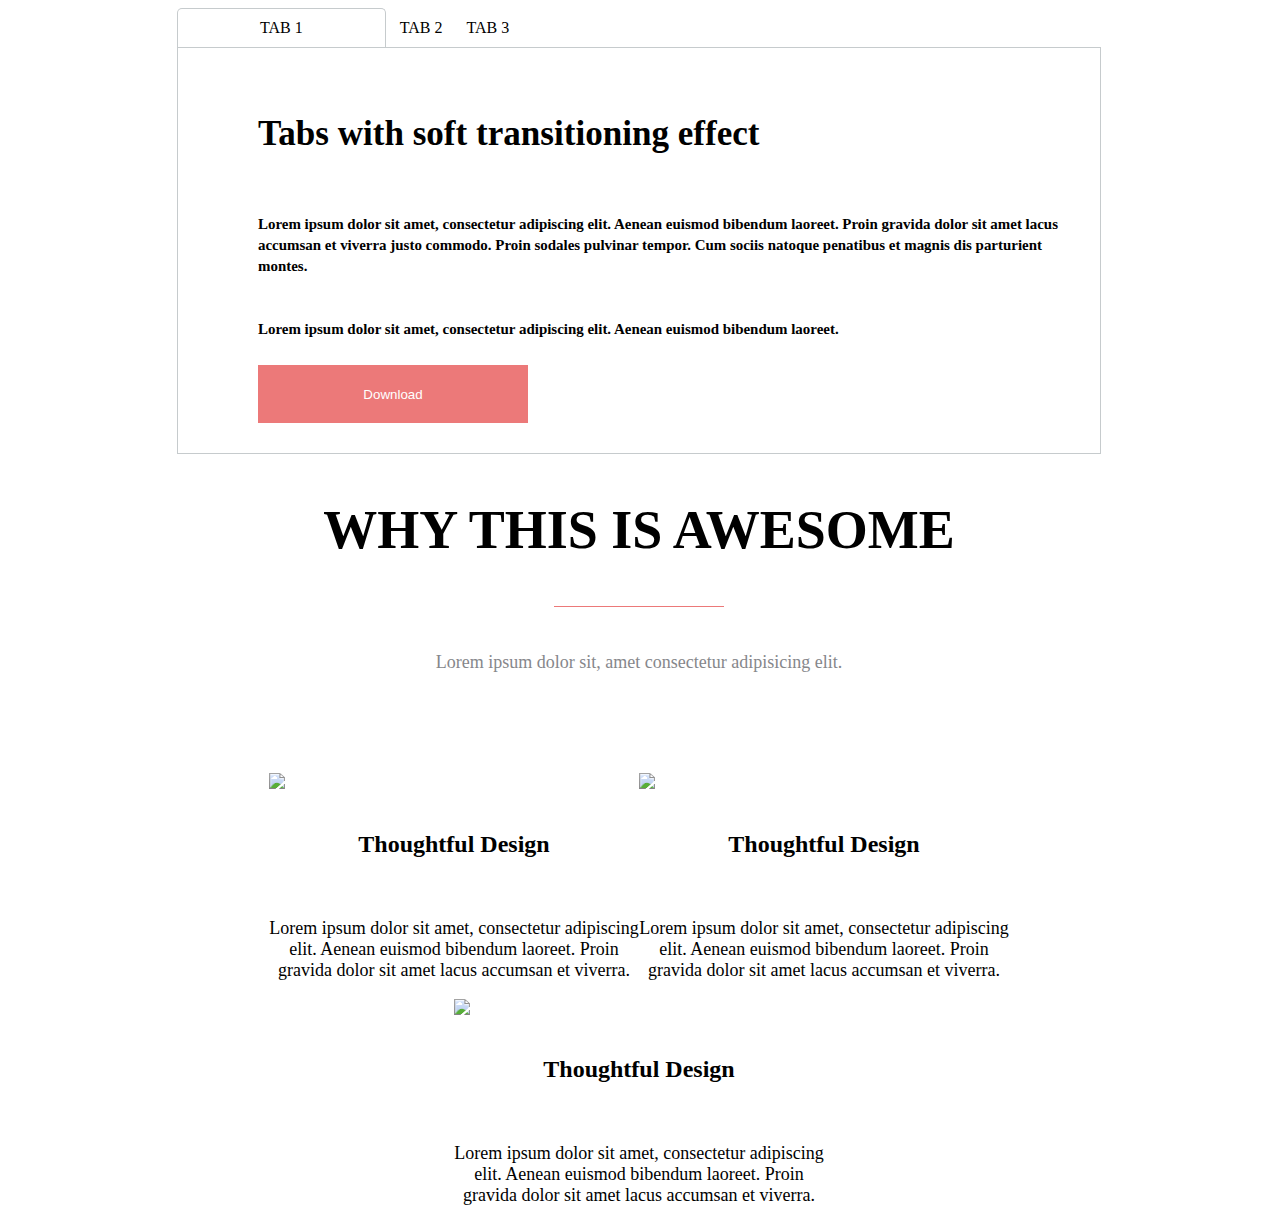
==== src/index.html @ 1dd0fd8a "created project strucrute" ====
<!DOCTYPE html>
<html lang="en">
<head>
    <meta charset="UTF-8">
    <meta http-equiv="X-UA-Compatible" content="IE=edge">
    <meta name="viewport" content="width=device-width, initial-scale=1.0">
    <title>Document</title>
    <link rel="stylesheet" href="style/style.css">
    
</head>
<body>
    <section class="tabs-sections">
        <div class="tabs">
            <div class="Tab">TAB 1</div>
            <div class="Tab">TAB 2</div>
            <div class="Tab">TAB 3</div>
        </div>
     <div class="tabs-box">
        <div class="H3"><h3>Tabs with soft transitioning effect</h3></div>
        <div class="H5"><h5>Lorem ipsum dolor sit amet, consectetur adipiscing elit. Aenean euismod 
            bibendum laoreet. Proin gravida dolor sit amet lacus accumsan et viverra 
            justo commodo. Proin sodales pulvinar tempor. Cum sociis natoque 
            penatibus et magnis dis parturient montes.
            <br>
            <br>
            <br>
            Lorem ipsum dolor sit amet, consectetur adipiscing elit. Aenean euismod 
            bibendum laoreet.</h5>
        </div>   
        <div><button>Download</button></div>
     </div>
    </section>
    <section>
        <div class="title"><h2>WHY THIS IS AWESOME</h2></div>
        <div class="line"></div>

        <div class="h5">Lorem ipsum dolor sit, amet consectetur adipisicing elit.</div>
        <div class="container">
            <div class="box">
              <img src="icons/about_icon_1111.png">
              <div class="box-title"><h4>Thoughtful Design</h4></div>
              <p class="box-text">Lorem ipsum dolor sit amet, consectetur adipiscing 
                elit. Aenean euismod bibendum laoreet. Proin gravida  dolor sit amet lacus accumsan et viverra.</p>
            </div>
            <div class="box">
                <img src="icons/about_icon_2222.png">
              <div class="box-title"><h4>Thoughtful Design</h4></div> 
              <p class="box-text">Lorem ipsum dolor sit amet, consectetur adipiscing 
                elit. Aenean euismod bibendum laoreet. Proin gravida  dolor sit amet lacus accumsan et viverra.</p>
            </div>
            <div class="box">
                <img src="icons/about_icon_3333.png">
             <div class="box-title"><h4>Thoughtful Design</h4></div>
             <p class="box-text">Lorem ipsum dolor sit amet, consectetur adipiscing 
                elit. Aenean euismod bibendum laoreet. Proin gravida  dolor sit amet lacus accumsan et viverra.</p>   
            </div>
        </div>
    </section>
</body>
</html>
---- src/style/style.css ----
body{
   font-family: 'Raleway', 'Open Sans';
   
}
section{
padding: 0px 171px 0px 169px;
}
.title{
   font-style: normal;
   font-weight: 100;
   font-size: 36px;
   display: flex;
   justify-content: center;
}

.line{
   width: 170px;
   height: 1px;
   background-color: #ec7979;
   margin: 0 auto;
   margin-bottom: 45px;
}
.h5{
   margin-bottom: 100px;
   width: 100%;
   text-align: center;
   color: #86878B;
   font-size: 18px;
}
.container{
   display: flex;
   flex-direction: row;
   justify-content: center;
   align-items: center;
   flex-wrap: wrap;    
}
img {
   display:block;
   margin: 0 auto;
}

.box{
   max-width: 370px;
}
h4{
   font-family:  'Open Sans';
   font-weight: 700;
}
.box-title{
   padding: 10px;
   text-align: center;
   font-size: 24px
}
.box-text{
   text-align: center;
   font-size: 18px;
}
/*стили для статуи свободы*/
.tabs-section{
   padding: 0px 170px 0px 170px;
}
.tabs .Tab{
  display: inline-flex;
  padding: 10px;
  font-family: 'Open Sans';
  border-radius: 5px 5px 0px 0px;
}

.tabs .Tab:nth-child(1){
   border: 1px solid #C6CBCD;
   border-radius: 5%;
   padding: 10px 82px;
   border-bottom: 0px;
   border-radius: 5px 5px 0px 0px;
   box-sizing: content-box;
}
.H3{
   font-family: 'Open Sans';
   font-style: normal;
   font-weight: 700;
   font-size: 30px;
   line-height: 41px;
   display: flex;
   align-items: center;
}
.H5{
   font-family: 'Raleway';
   font-style: normal;
   font-weight: 400;
   font-size: 18px;
   line-height: 21px;
   display: flex;
   align-items: center;
}
button{
   background: #EC7979;
   width: 270px;
   height: 58px;
   left: 270px;
   top: 1691px;
   color: white;
   border: none;
}
.tabs-box{
   border: 1px solid #C6CBCD;
   padding: 30px 30px 30px 80px;
}
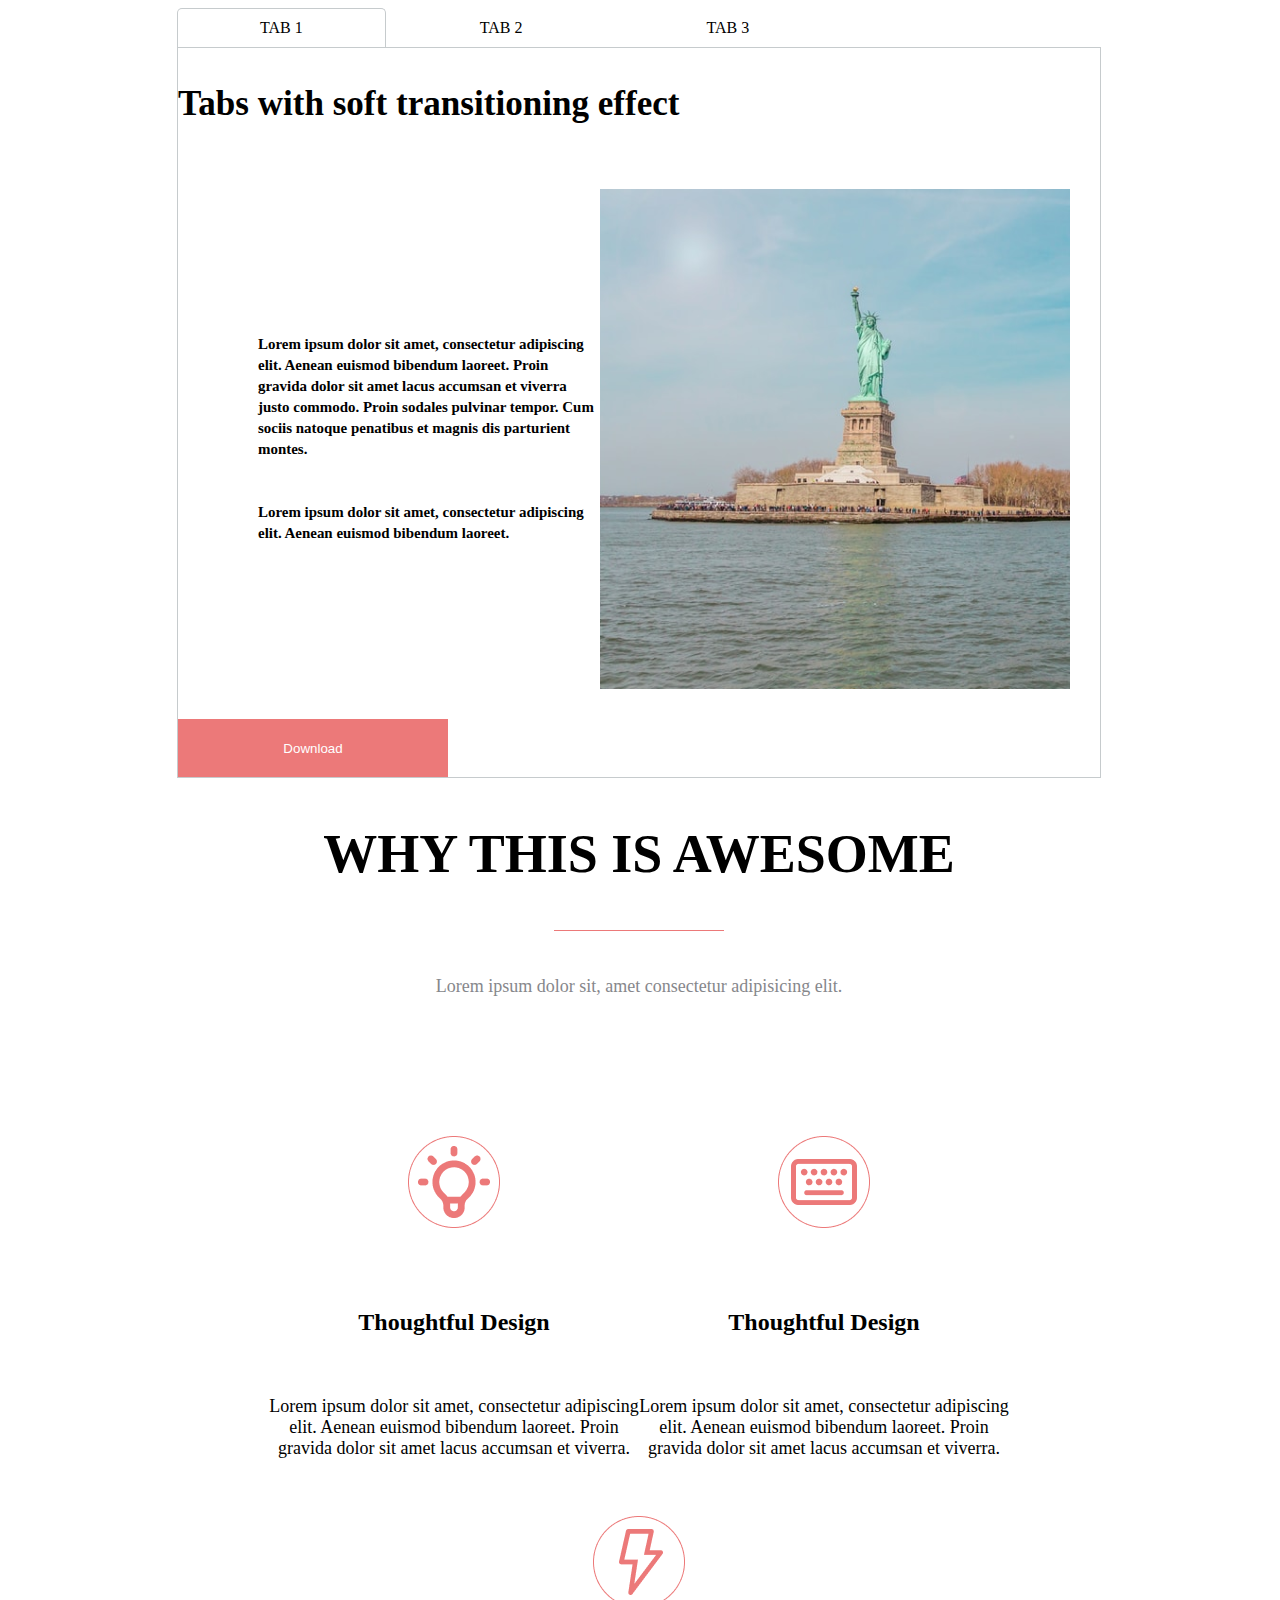
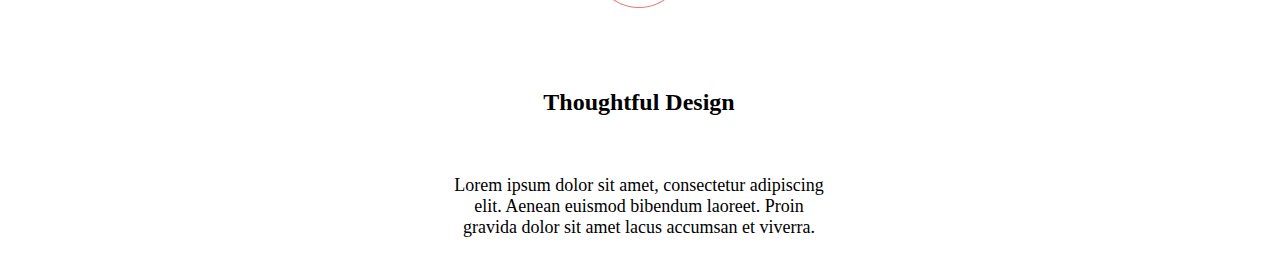
==== commit 640db92f: "картинка не работает,все сместилось" ====
--- a/src/index.html
+++ b/src/index.html
@@ -5,7 +5,7 @@
     <meta http-equiv="X-UA-Compatible" content="IE=edge">
     <meta name="viewport" content="width=device-width, initial-scale=1.0">
     <title>Document</title>
-    <link rel="stylesheet" href="style/style.css">
+    <link rel="stylesheet" href="./style/style.css">
     
 </head>
 <body>
@@ -26,6 +26,9 @@
             <br>
             Lorem ipsum dolor sit amet, consectetur adipiscing elit. Aenean euismod 
             bibendum laoreet.</h5>
+            <div class="rectangle">
+                <img src="../public/img/Rectangle 111.png" alt="State-of-freedom">
+            </div>
         </div>   
         <div><button>Download</button></div>
      </div>
@@ -37,19 +40,19 @@
         <div class="h5">Lorem ipsum dolor sit, amet consectetur adipisicing elit.</div>
         <div class="container">
             <div class="box">
-              <img src="icons/about_icon_1111.png">
+              <img src="../public/icons/about_icon_1111.png">
               <div class="box-title"><h4>Thoughtful Design</h4></div>
               <p class="box-text">Lorem ipsum dolor sit amet, consectetur adipiscing 
                 elit. Aenean euismod bibendum laoreet. Proin gravida  dolor sit amet lacus accumsan et viverra.</p>
             </div>
             <div class="box">
-                <img src="icons/about_icon_2222.png">
+                <img src="../public/icons/about_icon_2222.png">
               <div class="box-title"><h4>Thoughtful Design</h4></div> 
               <p class="box-text">Lorem ipsum dolor sit amet, consectetur adipiscing 
                 elit. Aenean euismod bibendum laoreet. Proin gravida  dolor sit amet lacus accumsan et viverra.</p>
             </div>
             <div class="box">
-                <img src="icons/about_icon_3333.png">
+                <img src="../public/icons/about_icon_3333.png">
              <div class="box-title"><h4>Thoughtful Design</h4></div>
              <p class="box-text">Lorem ipsum dolor sit amet, consectetur adipiscing 
                 elit. Aenean euismod bibendum laoreet. Proin gravida  dolor sit amet lacus accumsan et viverra.</p>   
--- a/src/style/style.css
+++ b/src/style/style.css
@@ -3,7 +3,8 @@
    
 }
 section{
-padding: 0px 171px 0px 169px;
+  
+   padding: 0px 171px 0px 169px;
 }
 .title{
    font-style: normal;
@@ -60,8 +61,8 @@
    padding: 0px 170px 0px 170px;
 }
 .tabs .Tab{
-  display: inline-flex;
-  padding: 10px;
+   display: inline-flex;
+   padding: 10px 90px;
   font-family: 'Open Sans';
   border-radius: 5px 5px 0px 0px;
 }
@@ -81,7 +82,7 @@
    font-size: 30px;
    line-height: 41px;
    display: flex;
-   align-items: center;
+   align-items: flex-start;
 }
 .H5{
    font-family: 'Raleway';
@@ -91,6 +92,7 @@
    line-height: 21px;
    display: flex;
    align-items: center;
+   padding: 30px 30px 30px 80px;
 }
 button{
    background: #EC7979;
@@ -103,6 +105,12 @@
 }
 .tabs-box{
    border: 1px solid #C6CBCD;
-   padding: 30px 30px 30px 80px;
+   
 }
 
+.rectangle img{
+   
+   justify-content: flex-end;
+   align-items: flex-end;
+   background-position: 10% center;
+}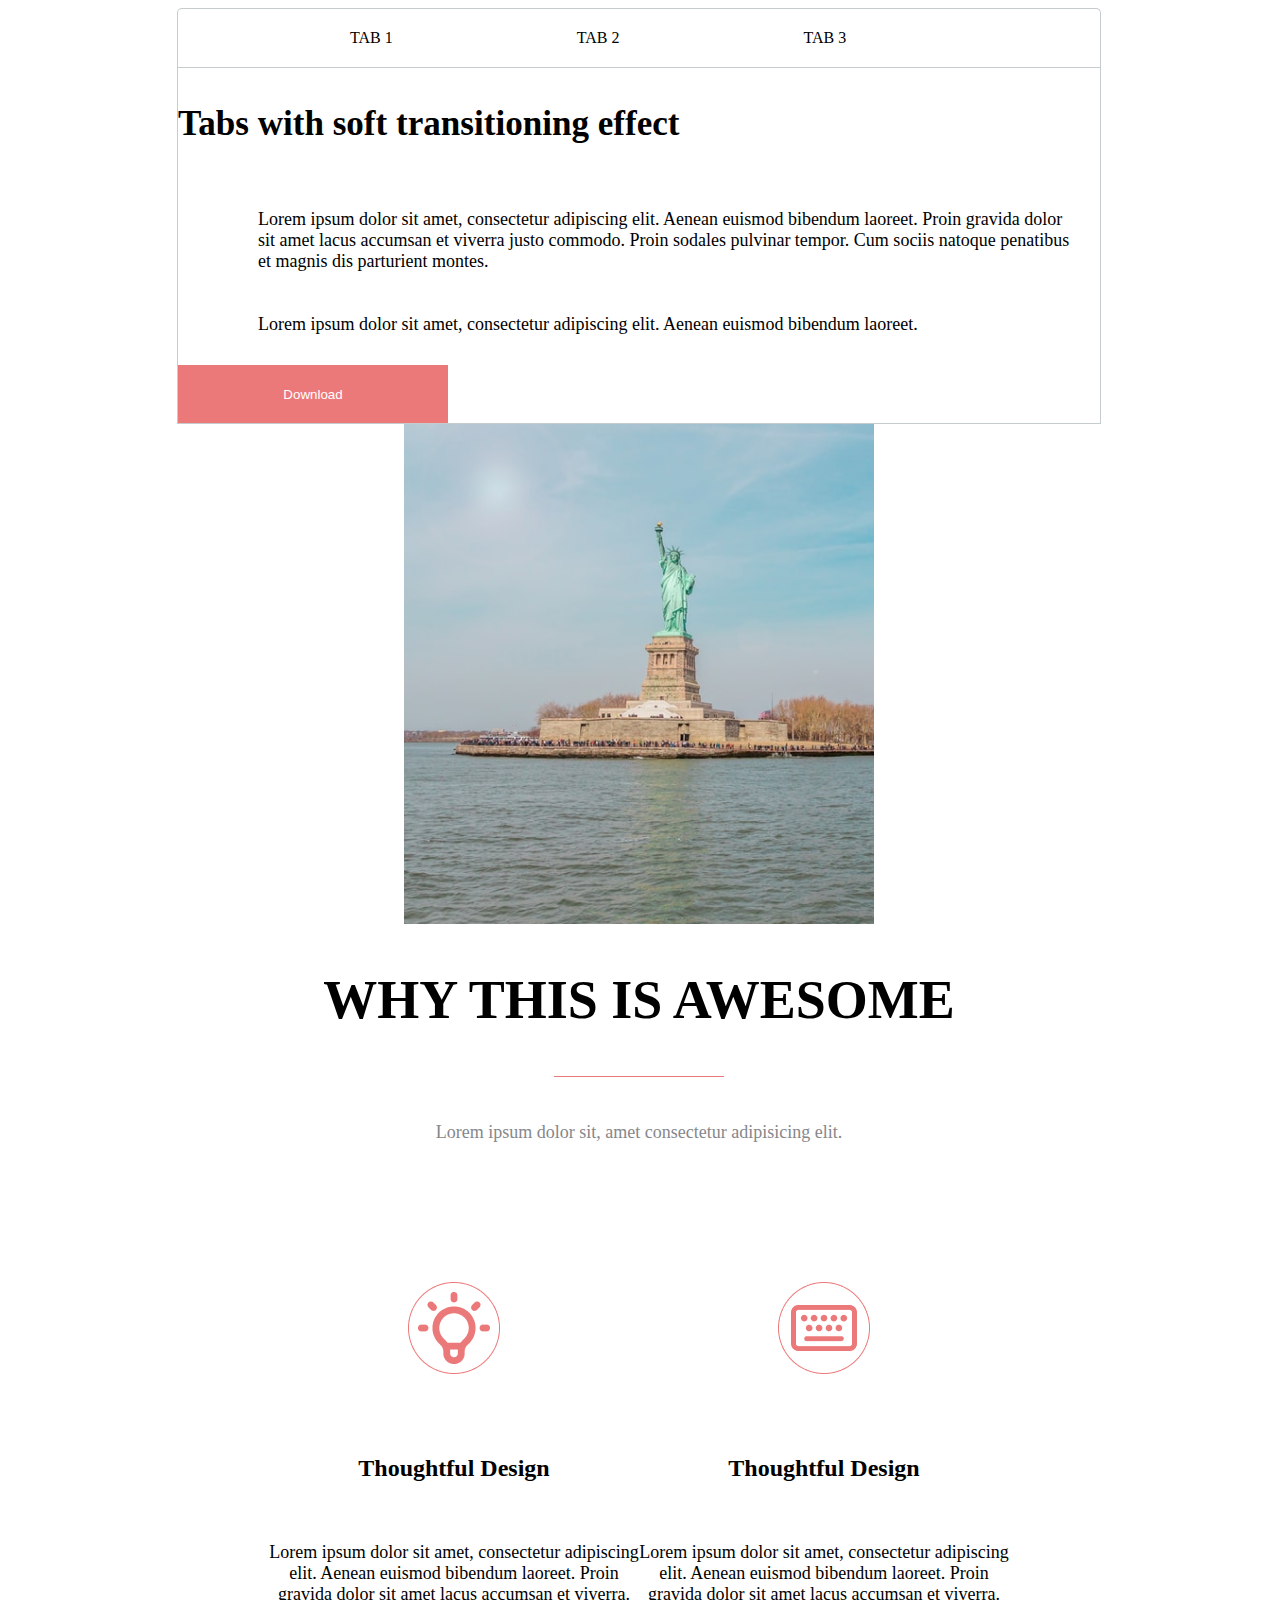
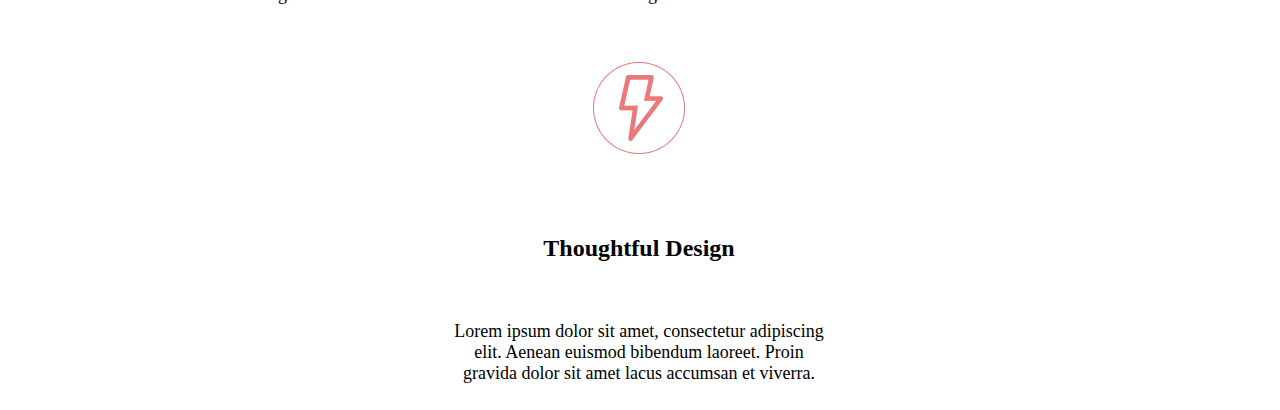
==== commit c707c2eb: "изменил структуру папок" ====
--- a/src/index.html
+++ b/src/index.html
@@ -15,22 +15,24 @@
             <div class="Tab">TAB 2</div>
             <div class="Tab">TAB 3</div>
         </div>
-     <div class="tabs-box">
-        <div class="H3"><h3>Tabs with soft transitioning effect</h3></div>
-        <div class="H5"><h5>Lorem ipsum dolor sit amet, consectetur adipiscing elit. Aenean euismod 
+      <div class="tabs-box">
+            <div class="tabs_container">
+                 <div class="H3"><h3>Tabs with soft transitioning effect</h3></div>
+
+                 <span class="H5">Lorem ipsum dolor sit amet, consectetur adipiscing elit. Aenean euismod 
             bibendum laoreet. Proin gravida dolor sit amet lacus accumsan et viverra 
             justo commodo. Proin sodales pulvinar tempor. Cum sociis natoque 
             penatibus et magnis dis parturient montes.
-            <br>
-            <br>
-            <br>
+            <br/>
+            <br/>
+            <br/>
             Lorem ipsum dolor sit amet, consectetur adipiscing elit. Aenean euismod 
-            bibendum laoreet.</h5>
-            <div class="rectangle">
-                <img src="../public/img/Rectangle 111.png" alt="State-of-freedom">
+            bibendum laoreet.</span>
+            <div><button>Download</button></div>
             </div>
         </div>   
-        <div><button>Download</button></div>
+        <div class="rectangle">
+            <img src="./images/img/Rectangle 111.png" alt="State-of-freedom">
      </div>
     </section>
     <section>
@@ -40,19 +42,19 @@
         <div class="h5">Lorem ipsum dolor sit, amet consectetur adipisicing elit.</div>
         <div class="container">
             <div class="box">
-              <img src="../public/icons/about_icon_1111.png">
+              <img src="./images/icons/about_icon_1111.png">
               <div class="box-title"><h4>Thoughtful Design</h4></div>
               <p class="box-text">Lorem ipsum dolor sit amet, consectetur adipiscing 
                 elit. Aenean euismod bibendum laoreet. Proin gravida  dolor sit amet lacus accumsan et viverra.</p>
             </div>
             <div class="box">
-                <img src="../public/icons/about_icon_2222.png">
+                <img src="./images/icons/about_icon_2222.png">
               <div class="box-title"><h4>Thoughtful Design</h4></div> 
               <p class="box-text">Lorem ipsum dolor sit amet, consectetur adipiscing 
                 elit. Aenean euismod bibendum laoreet. Proin gravida  dolor sit amet lacus accumsan et viverra.</p>
             </div>
             <div class="box">
-                <img src="../public/icons/about_icon_3333.png">
+                <img src="./images/icons/about_icon_3333.png">
              <div class="box-title"><h4>Thoughtful Design</h4></div>
              <p class="box-text">Lorem ipsum dolor sit amet, consectetur adipiscing 
                 elit. Aenean euismod bibendum laoreet. Proin gravida  dolor sit amet lacus accumsan et viverra.</p>   
--- a/src/style/style.css
+++ b/src/style/style.css
@@ -13,7 +13,10 @@
    display: flex;
    justify-content: center;
 }
-
+.tabs_container{
+   display: flex;
+   flex-direction: column;
+}
 .line{
    width: 170px;
    height: 1px;
@@ -59,6 +62,7 @@
 /*стили для статуи свободы*/
 .tabs-section{
    padding: 0px 170px 0px 170px;
+   display: flex;
 }
 .tabs .Tab{
    display: inline-flex;
@@ -67,7 +71,7 @@
   border-radius: 5px 5px 0px 0px;
 }
 
-.tabs .Tab:nth-child(1){
+.tabs:nth-child(1){
    border: 1px solid #C6CBCD;
    border-radius: 5%;
    padding: 10px 82px;
@@ -105,7 +109,7 @@
 }
 .tabs-box{
    border: 1px solid #C6CBCD;
-   
+   display: inline-flex;
 }
 
 .rectangle img{
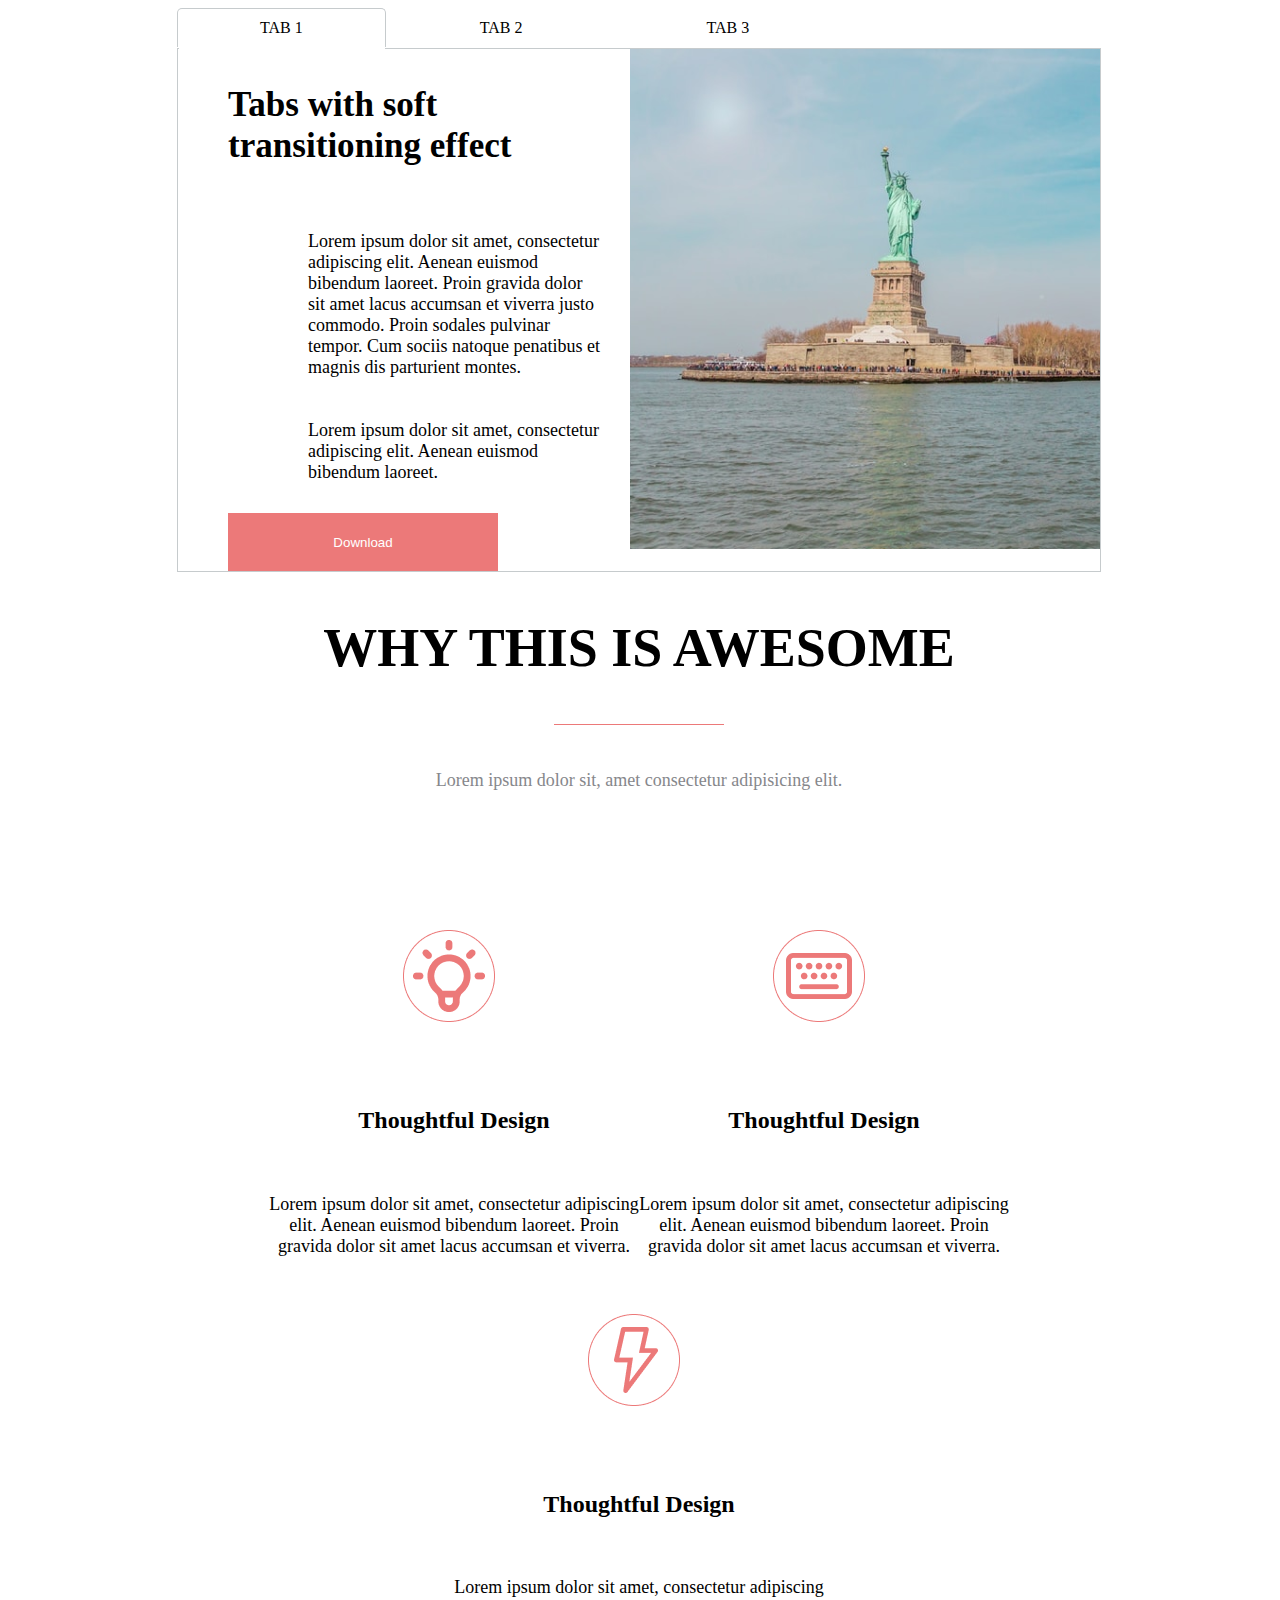
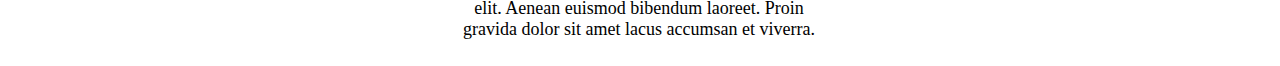
==== commit 427af73c: "сделал линию и фото" ====
--- a/src/index.html
+++ b/src/index.html
@@ -14,12 +14,13 @@
             <div class="Tab">TAB 1</div>
             <div class="Tab">TAB 2</div>
             <div class="Tab">TAB 3</div>
+            <div class="line_2"></div>
         </div>
       <div class="tabs-box">
-            <div class="tabs_container">
-                 <div class="H3"><h3>Tabs with soft transitioning effect</h3></div>
+        <div class="tabs_container">
+                 <div class="title_1"><h3>Tabs with soft transitioning effect</h3></div>
 
-                 <span class="H5">Lorem ipsum dolor sit amet, consectetur adipiscing elit. Aenean euismod 
+                 <span class="title_2">Lorem ipsum dolor sit amet, consectetur adipiscing elit. Aenean euismod 
             bibendum laoreet. Proin gravida dolor sit amet lacus accumsan et viverra 
             justo commodo. Proin sodales pulvinar tempor. Cum sociis natoque 
             penatibus et magnis dis parturient montes.
@@ -28,9 +29,9 @@
             <br/>
             Lorem ipsum dolor sit amet, consectetur adipiscing elit. Aenean euismod 
             bibendum laoreet.</span>
-            <div><button>Download</button></div>
-            </div>
-        </div>   
+                <div><button>Download</button></div>
+        </div>
+       
         <div class="rectangle">
             <img src="./images/img/Rectangle 111.png" alt="State-of-freedom">
      </div>
@@ -42,19 +43,19 @@
         <div class="h5">Lorem ipsum dolor sit, amet consectetur adipisicing elit.</div>
         <div class="container">
             <div class="box">
-              <img src="./images/icons/about_icon_1111.png">
+              <img class="icon" src="./images/icons/about_icon_1111.png">
               <div class="box-title"><h4>Thoughtful Design</h4></div>
               <p class="box-text">Lorem ipsum dolor sit amet, consectetur adipiscing 
                 elit. Aenean euismod bibendum laoreet. Proin gravida  dolor sit amet lacus accumsan et viverra.</p>
             </div>
             <div class="box">
-                <img src="./images/icons/about_icon_2222.png">
+                <img class="icon" src="./images/icons/about_icon_2222.png">
               <div class="box-title"><h4>Thoughtful Design</h4></div> 
               <p class="box-text">Lorem ipsum dolor sit amet, consectetur adipiscing 
                 elit. Aenean euismod bibendum laoreet. Proin gravida  dolor sit amet lacus accumsan et viverra.</p>
             </div>
             <div class="box">
-                <img src="./images/icons/about_icon_3333.png">
+                <img class="icon" src="./images/icons/about_icon_3333.png">
              <div class="box-title"><h4>Thoughtful Design</h4></div>
              <p class="box-text">Lorem ipsum dolor sit amet, consectetur adipiscing 
                 elit. Aenean euismod bibendum laoreet. Proin gravida  dolor sit amet lacus accumsan et viverra.</p>   
--- a/src/style/style.css
+++ b/src/style/style.css
@@ -16,6 +16,7 @@
 .tabs_container{
    display: flex;
    flex-direction: column;
+   padding-left: 50px;
 }
 .line{
    width: 170px;
@@ -38,13 +39,14 @@
    align-items: center;
    flex-wrap: wrap;    
 }
-img {
-   display:block;
-   margin: 0 auto;
+.icon{
+position: relative;
+top: 0px;
+left: 95px;
 }
-
 .box{
    max-width: 370px;
+   display: block;
 }
 h4{
    font-family:  'Open Sans';
@@ -63,6 +65,7 @@
 .tabs-section{
    padding: 0px 170px 0px 170px;
    display: flex;
+  
 }
 .tabs .Tab{
    display: inline-flex;
@@ -70,8 +73,18 @@
   font-family: 'Open Sans';
   border-radius: 5px 5px 0px 0px;
 }
-
-.tabs:nth-child(1){
+/*сделать лайн прозрачным*/
+.line_2{
+   width: 206px;
+   height: 1px;
+   background: #ffffff;
+   flex: none;
+   position: relative;
+   top: 1px;
+   left: 2px;
+   
+}
+.tabs :nth-child(1){
    border: 1px solid #C6CBCD;
    border-radius: 5%;
    padding: 10px 82px;
@@ -79,7 +92,7 @@
    border-radius: 5px 5px 0px 0px;
    box-sizing: content-box;
 }
-.H3{
+.title_1{
    font-family: 'Open Sans';
    font-style: normal;
    font-weight: 700;
@@ -88,7 +101,7 @@
    display: flex;
    align-items: flex-start;
 }
-.H5{
+.title_2{
    font-family: 'Raleway';
    font-style: normal;
    font-weight: 400;
@@ -116,5 +129,5 @@
    
    justify-content: flex-end;
    align-items: flex-end;
-   background-position: 10% center;
+   display: block;
 }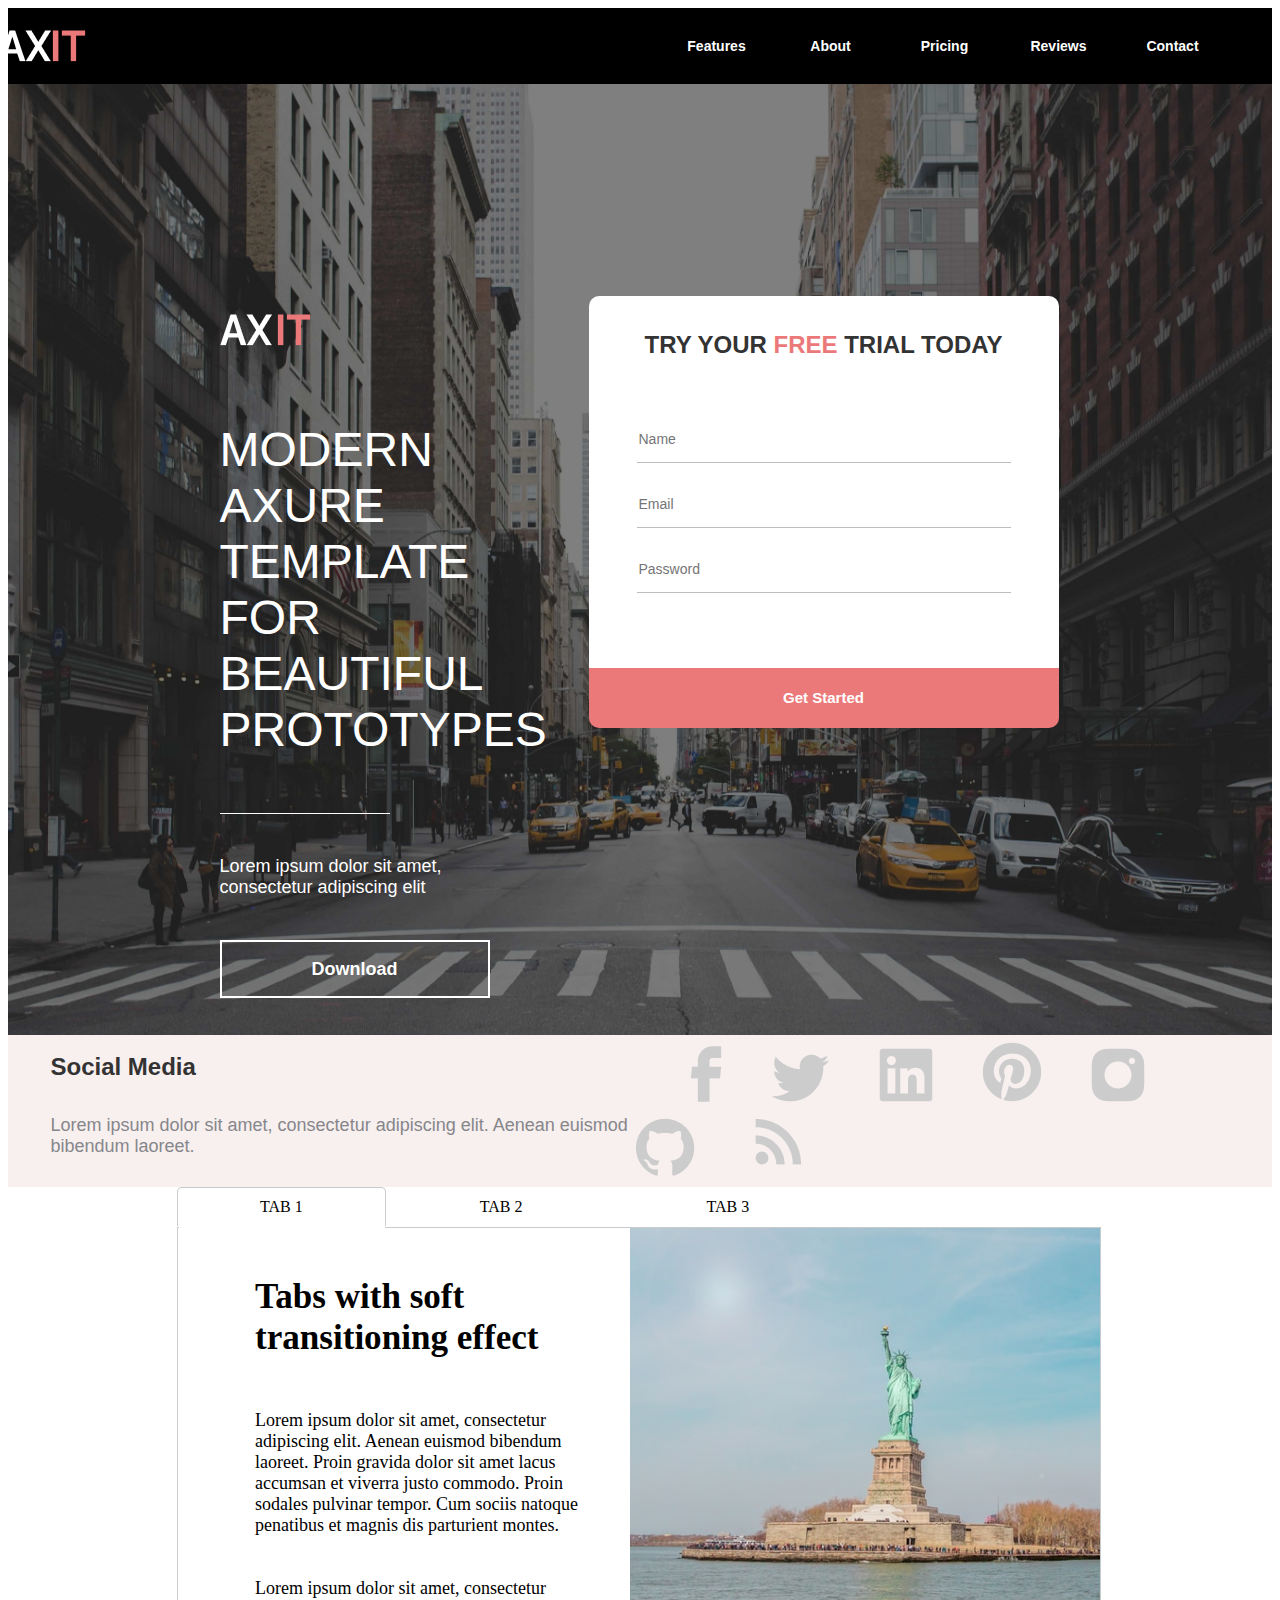
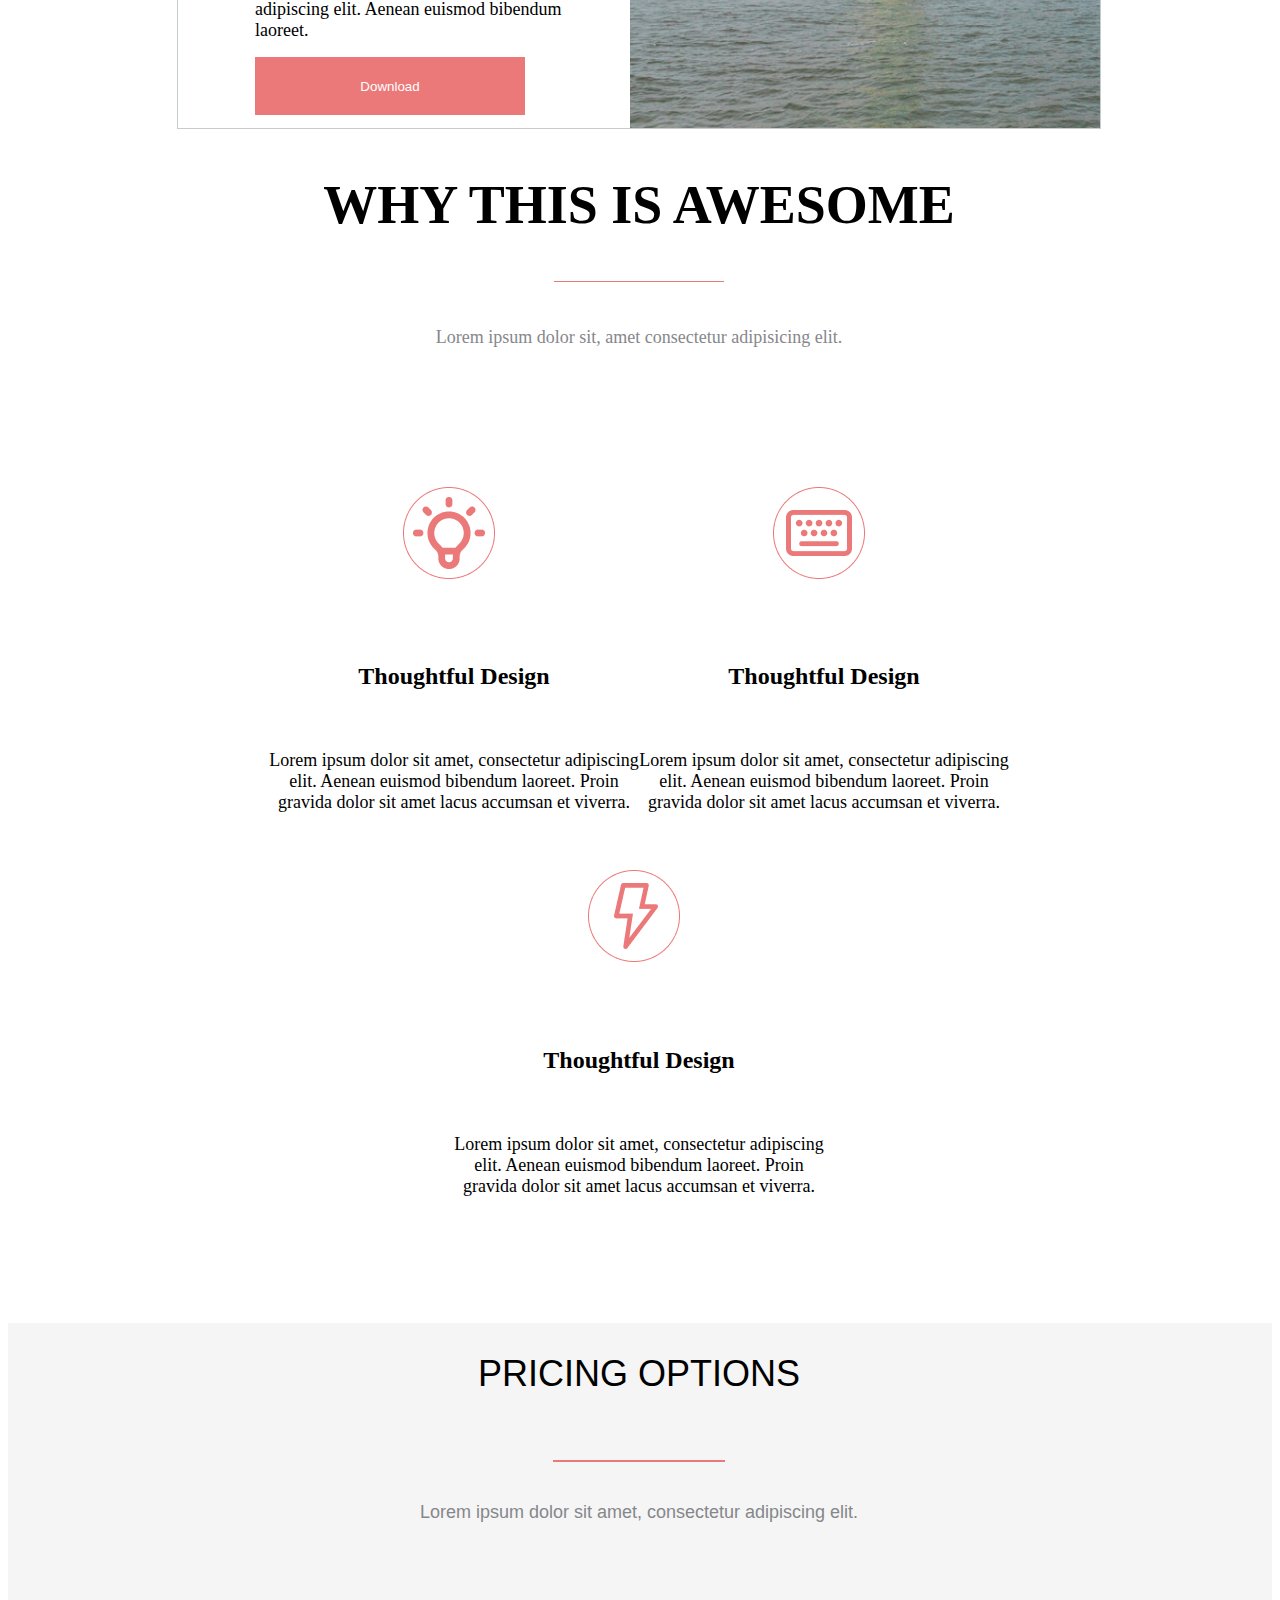
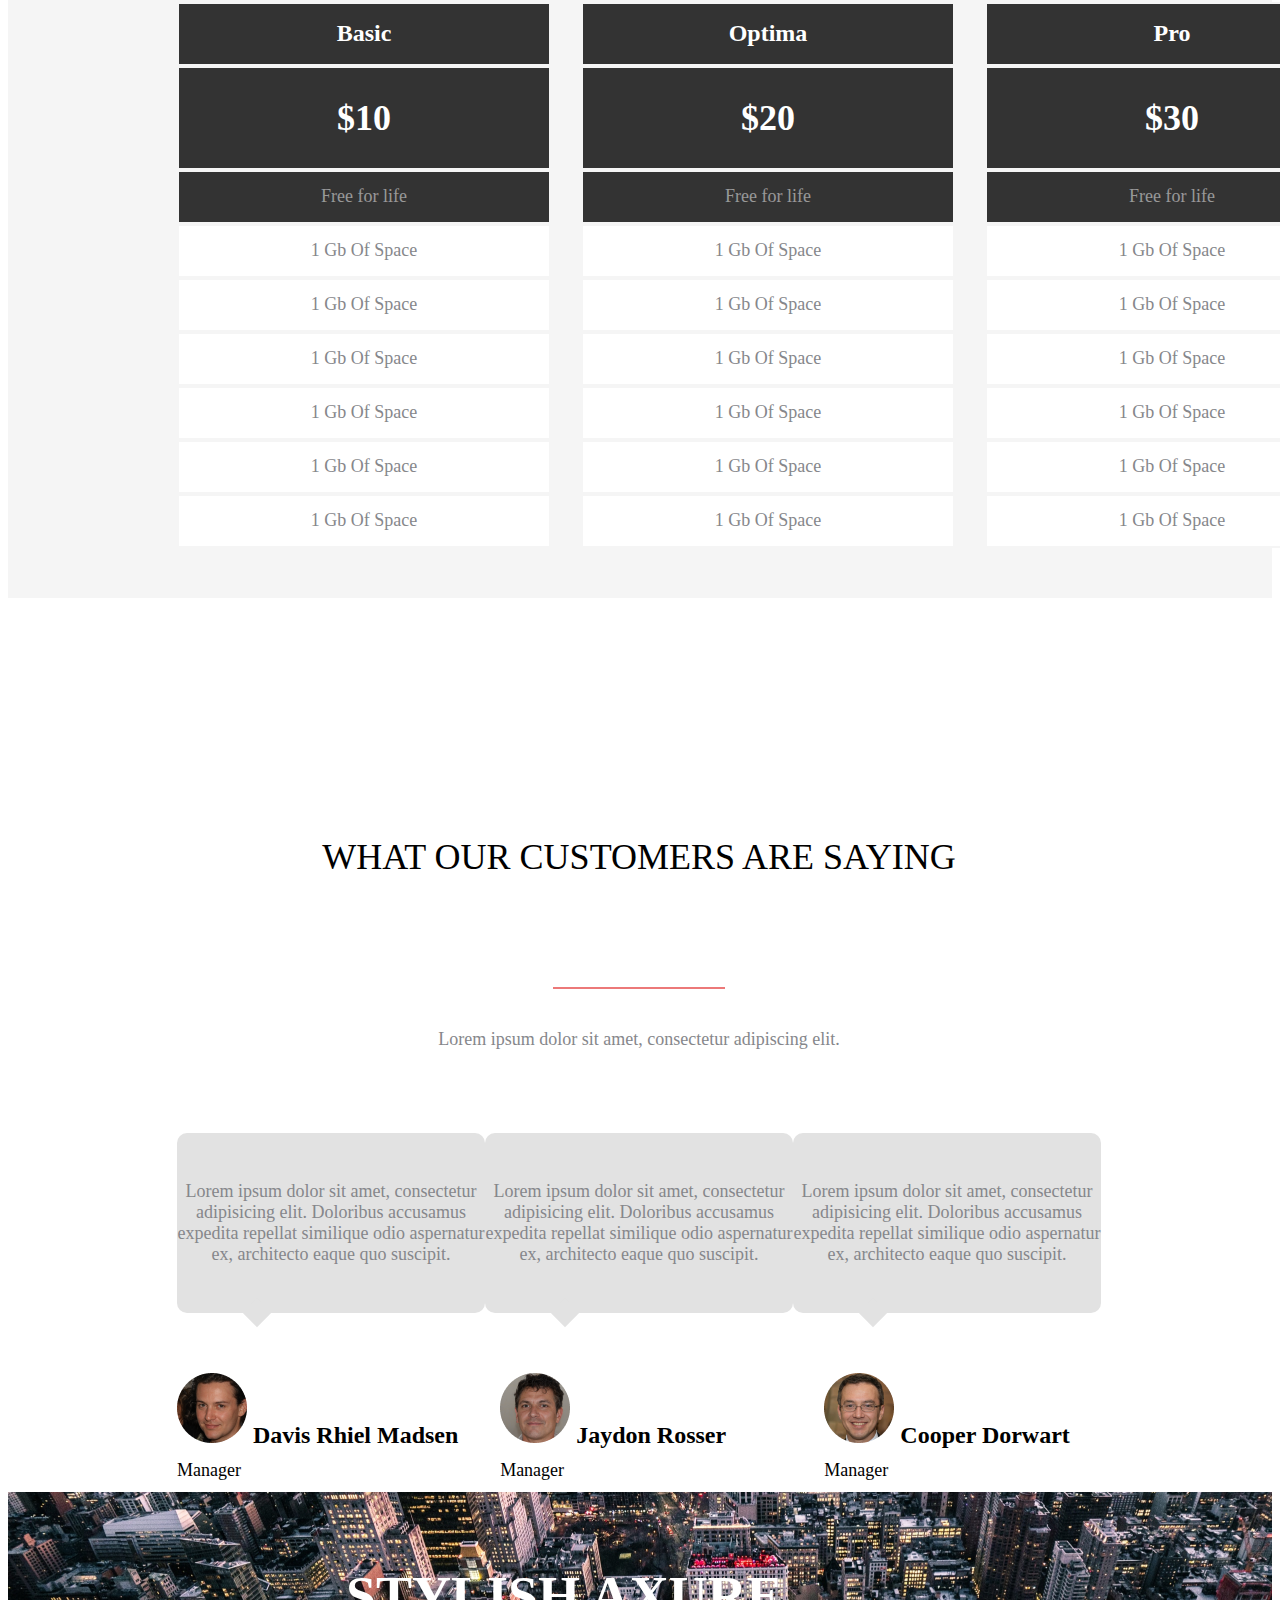
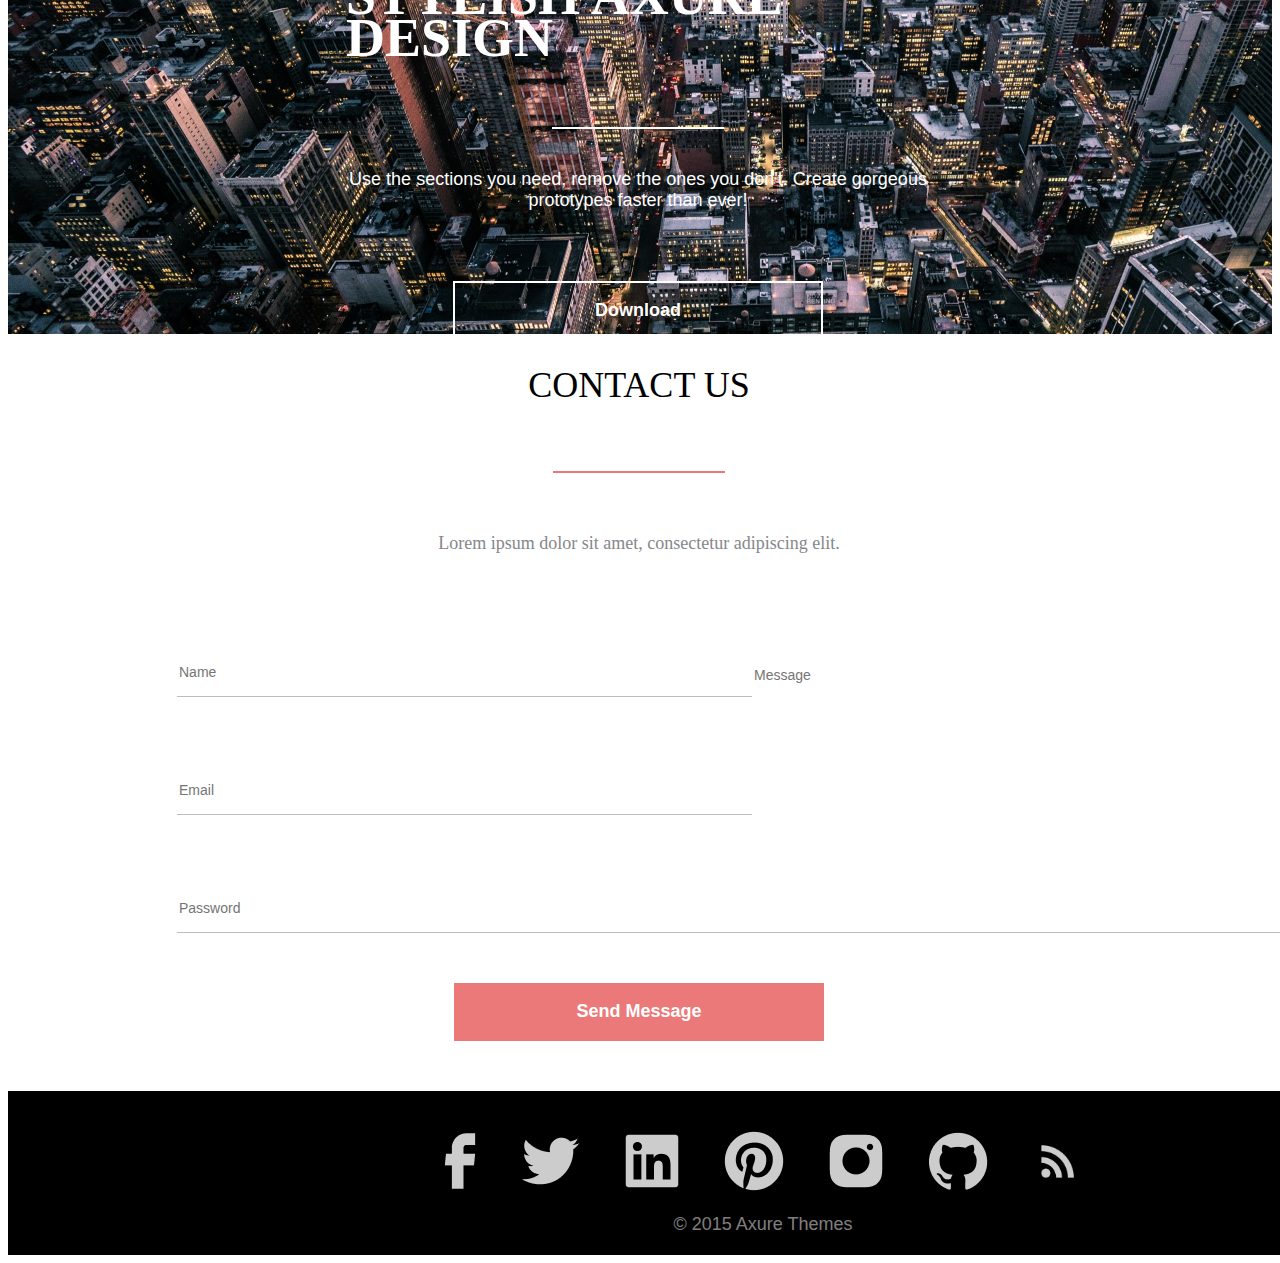
==== commit 02643ee0: "added sections: header, footer, banner,contact us" ====
--- a/src/index.html
+++ b/src/index.html
@@ -6,9 +6,92 @@
     <meta name="viewport" content="width=device-width, initial-scale=1.0">
     <title>Document</title>
     <link rel="stylesheet" href="./style/style.css">
-    
 </head>
 <body>
+<header>
+    <div class="header_container">
+        <div class="logo_icon">
+          <img src="./images/img/AXIT.png" alt="AX">
+          <img src="./images/img/AXIT2.png" alt="IT">
+        </div>
+        <div class="header_links">
+          <p><a href="#features">Features</a></p>
+          <p><a href="#about">About</a></p>
+          <p><a href="#pricing">Pricing</a></p>
+          <p><a href="#reviews">Reviews</a></p>
+          <p><a href="#contact">Contact</a></p>
+        </div>
+    </div>
+</header>
+<div class="mainpage">
+  <div class="mainpage_image">
+    <div class="mainpage_container">
+      <section class="mainpage_section">
+        <div class="mainpage_info">
+          <div class="mainpage_logo">
+            <img src="./images/img/AXIT.png" alt="AX" />
+            <img src="./images/img/AXIT2.png" alt="IT" />
+          </div>
+          <h1>MODERN AXURE TEMPLATE FOR BEAUTIFUL PROTOTYPES</h1>
+          <div class="mainpage_separator"></div>
+          <h5>
+            Lorem ipsum dolor sit amet, <br />
+            consectetur adipiscing elit
+          </h5>
+          <button class="mainpage_button">Download</button>
+        </div>
+        <div class="form_container">
+          <form action="#" class="mainpage_form">
+            <h4>Try Your <strong>FREE</strong> Trial Today</h4>
+            <input type="text" placeholder="Name" />
+            <input type="email" placeholder="Email" />
+            <input type="password" placeholder="Password" />
+          </form>
+          <button class="mainpage_form_button">Get Started</button>
+        </div>
+      </section>
+    </div>
+  </div>
+</div>
+<div class="mainpage_footer">
+  <div class="mainpage_footer_container">
+    <div class="mainpage_footer_text">
+      <h4>Social Media</h4>
+      <h5>Lorem ipsum dolor sit amet, consectetur adipiscing elit. 
+        Aenean euismod bibendum laoreet.</h5>
+    </div>
+    <div class="mainpage_footer_icons">
+      <img src="./images/img/facebook.png" alt="Facebook">
+      <img src="./images/img/twitter.png" alt="Twitter">
+      <img src="./images/img/Linkedin.png" alt="LinkedIn">
+      <img src="./images/img/pinterest.png" alt="Pinterest">
+      <img src="./images/img/Insta.png" alt="Instagram">
+      <img src="./images/img/Github.png" alt="Github">
+      <img src="./images/img/rss_icon.png" alt="RSS">
+    </div>
+  </div>
+</div>
+
+
+
+
+
+
+
+
+
+
+
+
+
+
+
+
+
+
+
+
+
     <section class="tabs-sections">
         <div class="tabs">
             <div class="Tab">TAB 1</div>
@@ -16,6 +99,7 @@
             <div class="Tab">TAB 3</div>
             <div class="line_2"></div>
         </div>
+    </div>
       <div class="tabs-box">
         <div class="tabs_container">
                  <div class="title_1"><h3>Tabs with soft transitioning effect</h3></div>
@@ -29,14 +113,13 @@
             <br/>
             Lorem ipsum dolor sit amet, consectetur adipiscing elit. Aenean euismod 
             bibendum laoreet.</span>
-                <div><button>Download</button></div>
-        </div>
-       
+                <div><button class="button_1" type="button">Download</button></div>
+        </div> 
         <div class="rectangle">
             <img src="./images/img/Rectangle 111.png" alt="State-of-freedom">
      </div>
     </section>
-    <section>
+    <section class="design">
         <div class="title"><h2>WHY THIS IS AWESOME</h2></div>
         <div class="line"></div>
 
@@ -62,5 +145,144 @@
             </div>
         </div>
     </section>
+ <section class="block_price">
+   <div class="price_header">
+    <h2 class="pricing">PRICING OPTIONS</h2>
+    <div class="line_3"></div>
+    <span class="title_price">Lorem ipsum dolor sit amet, consectetur adipiscing elit.</span>
+    </div>
+ <div class="price-container">
+    <div class="price_1">
+        <div class="price_information_1">Basic</div>
+        <div class="price_information_2">$10</div>
+        <div class="price_information_3">Free for life</div>
+        <div class="price_information">1 Gb Of Space</div>
+        <div class="price_information">1 Gb Of Space</div>
+        <div class="price_information">1 Gb Of Space</div>
+        <div class="price_information">1 Gb Of Space</div>
+        <div class="price_information">1 Gb Of Space</div>
+        <div class="price_information">1 Gb Of Space</div>
+    </div>
+    <div class="price_2">
+        <div class="price_information_1">Optima</div>
+        <div class="price_information_2">$20</div>
+        <div class="price_information_3">Free for life</div>
+        <div class="price_information">1 Gb Of Space</div>
+        <div class="price_information">1 Gb Of Space</div>
+        <div class="price_information">1 Gb Of Space</div>
+        <div class="price_information">1 Gb Of Space</div>
+        <div class="price_information">1 Gb Of Space</div>
+        <div class="price_information">1 Gb Of Space</div>
+    </div>
+    <div class="price_3">
+        <div class="price_information_1">Pro</div>
+        <div class="price_information_2">$30</div>
+        <div class="price_information_3">Free for life</div>
+        <div class="price_information">1 Gb Of Space</div>
+        <div class="price_information">1 Gb Of Space</div>
+        <div class="price_information">1 Gb Of Space</div>
+        <div class="price_information">1 Gb Of Space</div>
+        <div class="price_information">1 Gb Of Space</div>
+        <div class="price_information">1 Gb Of Space</div>
+    </div>
+ </div>
+ </section>
+ <section class="reviews">
+    <div class="header_comment">
+    <h3 class="headline_comment">WHAT OUR CUSTOMERS ARE SAYING</h3>
+    <div class="line_3"></div>
+    <div class="title_comment">Lorem ipsum dolor sit amet, consectetur adipiscing elit.</div>
+    </div>
+    <div class="comments">
+        <div class="comment">Lorem ipsum dolor sit amet, 
+        consectetur adipisicing elit. Doloribus 
+        accusamus expedita repellat similique 
+        odio aspernatur ex, architecto eaque 
+        quo suscipit.</div>
+
+        <div class="comment">Lorem ipsum dolor sit amet, 
+        consectetur adipisicing elit. Doloribus 
+        accusamus expedita repellat similique 
+        odio aspernatur ex, architecto eaque 
+        quo suscipit.</div>
+
+        <div class="comment">Lorem ipsum dolor sit amet, 
+        consectetur adipisicing elit. Doloribus 
+        accusamus expedita repellat similique 
+        odio aspernatur ex, architecto eaque 
+        quo suscipit.</div>
+
+    </div>
+   <div class="managers">
+    <div class="manager1">
+   <img  src="./images/img/Ellipse 7manager1.png" alt="manager1">
+   <span class="manager_text1">Davis Rhiel Madsen</span>
+   <span class="manager">Manager</span>
+</div>
+    <div class="manager2">
+   <img  src="./images/img/Ellipse 7manager 2.png" alt="manager2">
+  <span class="manager_text2">Jaydon Rosser</span>
+  <span class="manager">Manager</span>
+    </div>
+   <div class="manager3">
+   <img  src="./images/img/manager 3.png" alt="manager3">
+   <span class="manager_text3">Cooper Dorwart</span>
+   <span class="manager">Manager</span>
+</div>
+</div>
+</section>
+<section class="banner">
+    <section class="banner_image">
+        <div class="banner_container">
+          <div class="banner_header">
+            <h2>STYLISH AXURE DESIGN</h2>
+          </div>
+          <div class="banner_separator"></div>
+          <h5 class="banner_text">
+            Use the sections you need, remove the ones you don't. Create
+            gorgeous prototypes faster than ever!
+          </h5>
+          <div class="banner_button">
+            <button type="button">Download</button>
+          </div>
+        </div>
+      </section>
+</section>
+<div class="container_contact">
+    <section class="contact" id="contact">
+      <div class="section_header">
+        <h2 class="contact_info">contact us</h2>
+     <div class="contact_separator"></div>
+      
+      <h5 class="section_text">
+        Lorem ipsum dolor sit amet, consectetur adipiscing elit.
+      </h5> </div>
+      <form action="#" class="contact_form">
+        <div class="contact_form_input">
+          <input type="text" placeholder="Name" />
+          <input type="email" placeholder="Email" />
+          <input type="password" placeholder="Password" />
+        </div>
+        <div class="textarea">
+          <textarea name="textarea" placeholder="Message"></textarea>
+        </div>
+      </form>
+      <div class="contact_button">
+        <button>Send Message</button>
+      </div>
+    </section>
+  </div>
+  <footer>
+    <div class="footer_icons">
+        <img src="./images/img/facebook.png" alt="Faceboock">
+        <img src="./images/img/twitter.png" alt="Twitter">
+        <img src="./images/img/Linkedin.png" alt="LinkedIn">
+        <img src="./images/img/pinterest.png" alt="Pinterest">
+        <img src="./images/img/Insta.png" alt="Instagram">
+        <img src="./images/img/Github.png" alt="Github">
+        <img src="./images/img/rss_icon.png" alt="RSS">
+    </div>
+    <h5 class="footer_text">© 2015 Axure Themes</h5>
+  </footer>
 </body>
 </html>--- a/src/style/style.css
+++ b/src/style/style.css
@@ -1,11 +1,274 @@
 body{
    font-family: 'Raleway', 'Open Sans';
-   
 }
 section{
-  
    padding: 0px 171px 0px 169px;
 }
+header{
+   background-color: #000000;
+}
+.header_container{
+   display: flex;
+   justify-content: space-between;
+   max-width: 1179px;
+   margin: 0 auto;
+}
+.header_links p {
+   width: 114px;
+   margin: 0;
+   height: 100%;
+ }
+ .header_links p:hover {
+   background: #ec7979;
+   cursor: pointer;
+ }
+ .header_links p:active {
+   background: #ab4949;
+ }
+ .header_links a {
+   text-decoration: none;
+   font-family: "Open Sans", sans-serif;
+   font-size: 14px;
+   font-weight: 600;
+   line-height: 19px;
+   letter-spacing: 0em;
+   text-align: center;
+   color: #ffffff;
+   height: 100%;
+   display: flex;
+   align-items: center;
+   justify-content: center;
+ }
+ .logo_icon{
+   display: flex;
+   position: relative;
+   right: 52px;
+   padding-top: 22px;
+   padding-bottom: 22px; 
+ }
+.header_links {
+   display: flex;
+   text-align: center;
+   align-items: center;
+ }
+ /*Mainpage*/
+ .mainpage {
+   position: relative;
+   width: 100%;
+   height: 100%;
+ }
+ 
+ .mainpage_image {
+   background-image: url("../images/img/image_mainpage.png");
+   background-size: no-repeat;
+   background-size: cover;
+   width: 100%;
+   height: 951px;
+   z-index: 0;
+ }
+ 
+ .mainpage:after {
+   content: "";
+   background: rgba(0, 0, 0, 0.5);
+   display: block;
+   position: absolute;
+   width: 100%;
+   height: 100%;
+   top: 0;
+   left: 0;
+   z-index: 1;
+ }
+ 
+ .mainpage_container {
+   max-width: 1179px;
+   margin: 0 auto;
+   position: relative;
+   z-index: 2;
+ }
+ 
+ .mainpage_section {
+   padding-top: 230px;
+   display: flex;
+ }
+ 
+ .mainpage_section h1 {
+   font-family: "Raleway", sans-serif;
+   font-size: 48px;
+   font-weight: 500;
+   line-height: 56px;
+   letter-spacing: 0em;
+   text-align: left;
+   color: #ffffff;
+   max-width: 670px;
+   margin-top: 72px;
+   margin-bottom: 55px;
+ }
+ 
+ .mainpage_separator {
+   border-bottom: 1px solid #ffffff;
+   max-width: 170px;
+   position: relative;
+   z-index: 2;
+ }
+ 
+ .mainpage_section h5 {
+   font-family: "Raleway", sans-serif;
+   font-size: 18px;
+   font-weight: 400;
+   line-height: 21px;
+   letter-spacing: 0em;
+   text-align: left;
+   color: #ffffff;
+   margin-top: 42px;
+   margin-bottom: 42px;
+ }
+ 
+ .mainpage_button {
+   border: 2px solid #ffffff;
+   width: 270px;
+   height: 58px;
+   color: #ffffff;
+   background: rgba(0, 0, 0, 0);
+   position: relative;
+   z-index: 2;
+   font-family: "Open Sans", sans-serif;
+   font-size: 18px;
+   font-weight: 600;
+   line-height: 25px;
+   letter-spacing: 0em;
+   text-align: center;
+ }
+ 
+ .mainpage_button:hover {
+   border: 2px solid #ec7979;
+   color: #ec7979;
+ }
+ 
+ .mainpage_button:active {
+   background: #ab4949;
+   border: 2px solid #ab4949;
+   color: #fff;
+ }
+ 
+ .mainpage_form {
+   display: flex;
+   flex-direction: column;
+   align-items: center;
+   background: #ffffff;
+   border-radius: 10px 10px 0 0;
+   max-height: 450px;
+   min-width: 470px;
+   padding-bottom: 42px;
+ }
+ 
+ .mainpage_form input {
+   width: 370px;
+   border: none;
+   border-bottom: 1px solid #bdbdbd;
+   padding-bottom: 15px;
+   margin-bottom: 33px;
+ }
+ 
+ .mainpage_form input::placeholder {
+   font-family: "Open Sans", sans-serif;
+   font-size: 14px;
+   font-weight: 400;
+   line-height: 19px;
+   letter-spacing: 0em;
+   text-align: left;
+ }
+ .mainpage_form h4 {
+   font-family: "Open Sans", sans-serif;
+   font-size: 24px;
+   font-weight: 700;
+   line-height: 33px;
+   letter-spacing: 0em;
+   text-align: center;
+   text-transform: uppercase;
+   color: #333333;
+   padding-bottom: 70px;
+   margin-bottom: 0;
+ }
+ 
+ .mainpage_form strong {
+   color: #ec7979;
+ }
+ 
+ .mainpage_form_button {
+   background: #ec7979;
+   border-radius: 0px 0px 10px 10px;
+   border: none;
+   font-family: "Open Sans", sans-serif;
+   font-style: normal;
+   font-weight: 600;
+   font-size: 15px;
+   line-height: 20px;
+   color: #ffffff;
+   height: 60px;
+   width: 470px;
+ }
+ 
+ .mainpage_form_button:hover {
+   background: #ab4949;
+   cursor: pointer;
+ }
+ 
+ .mainpage_form_button:active {
+   background: #ec7979;
+   box-shadow: 0px 5px 10px 2px rgba(34, 60, 80, 0.2) inset;
+ }
+ 
+ .form_container {
+   position: relative;
+   bottom: 18px;
+   padding-left: 20px;
+ }
+ /*mainpage_footer*/
+ .mainpage_footer{
+   background: #F8EFEF;
+ }
+ .mainpage_footer_container{
+   max-width: 1179px;
+   margin: 0 auto;
+   display: flex;
+   align-items: center;
+   justify-content: space-between;
+ }
+ .mainpage_footer_text h4 {
+   font-family: "Open Sans", sans-serif;
+   font-size: 24px;
+   font-weight: 700;
+   line-height: 33px;
+   letter-spacing: 0em;
+   text-align: left;
+   color: #333333;
+   margin-top: 15px;
+ }
+ .mainpage_footer_text h5 {
+   font-family: "Raleway", sans-serif;
+   font-size: 18px;
+   font-weight: 400;
+   line-height: 21px;
+   letter-spacing: 0em;
+   text-align: left;
+   color: #86878b;
+ }
+ .mainpage_footer_icons img {
+   margin-right: 45px;
+ }
+ .mainpage_footer_icons img:first-child {
+   margin-left: 55px;
+ }
+ .mainpage_footer_icons img:last-child {
+   margin-right: 0;
+ }
+ .mainpage_footer_icons img:hover {
+   transform: scale(1.2);
+   cursor: pointer;
+ }
+ 
+ /*Tabs*/ 
+
 .title{
    font-style: normal;
    font-weight: 100;
@@ -65,7 +328,7 @@
 .tabs-section{
    padding: 0px 170px 0px 170px;
    display: flex;
-  
+   
 }
 .tabs .Tab{
    display: inline-flex;
@@ -73,7 +336,6 @@
   font-family: 'Open Sans';
   border-radius: 5px 5px 0px 0px;
 }
-/*сделать лайн прозрачным*/
 .line_2{
    width: 206px;
    height: 1px;
@@ -102,16 +364,27 @@
    align-items: flex-start;
 }
 .title_2{
+   max-width: 570px;
+   max-height: 210px;
    font-family: 'Raleway';
    font-style: normal;
    font-weight: 400;
    font-size: 18px;
    line-height: 21px;
-   display: flex;
-   align-items: center;
-   padding: 30px 30px 30px 80px;
-}
-button{
+   margin-bottom: 27px;
+   margin-top: 27px;
+   display: flex;
+   align-items: center;
+   
+}
+.tabs_container{
+   display: flex;
+   flex-direction: column;
+   justify-content: center;
+   align-items: flex-start;
+   margin: 0 27px;
+}
+.button_1{
    background: #EC7979;
    width: 270px;
    height: 58px;
@@ -120,6 +393,7 @@
    color: white;
    border: none;
 }
+
 .tabs-box{
    border: 1px solid #C6CBCD;
    display: inline-flex;
@@ -130,4 +404,506 @@
    justify-content: flex-end;
    align-items: flex-end;
    display: block;
-}+}
+/*блок прайс*/
+.block_price{
+   background: #F5F5F5;
+   max-width: 1179px;
+   margin: 0 auto;
+}
+.price_header{
+   display: flex;
+   justify-content: flex-start;
+   align-items: center;
+   flex-direction: column;
+   max-height: 900px;
+   margin-top: 108px;
+   margin-bottom: 79px;
+}
+.pricing{
+   max-width: 1270px;
+   max-height: 150px;
+   font-family: 'Raleway', sans-serif;
+   font-style: normal;
+   font-weight: 400;
+   font-size: 36px;
+   line-height: 42px;   
+}
+.line_3{
+   margin-top: 35px;
+   width: 170px;
+   margin-bottom: 40px;
+   border: 1px solid #EC7979;
+}
+.title_price{
+   font-family: 'Raleway', sans-serif;
+   font-style: normal;
+   font-weight: 400;
+   font-size: 18px;
+   line-height: 21px;
+   color: #86878B;
+}
+.price-container{
+   max-width: 1170px;
+   max-height: 630px;
+   display: flex;
+   padding-bottom: 50px;
+   justify-content: space-between;
+}
+.price_information_1{
+   width: 370px;
+   height: 60px;
+   background: #333333;
+   border: 2px solid #F5F5F5;
+   font-family: 'Open Sans';
+   font-size: 24px;
+   font-weight: 700;
+   line-height: 33px;
+   display: flex;
+   align-items: center;
+   justify-content: center;
+   color: #FFFFFF;
+}
+.price_information_2{
+   width: 370px;
+   height: 100px;
+   background: #333333;
+   border: 2px solid #F5F5F5;
+   font-family: 'Raleway';
+   font-style: normal;
+   font-weight: 700;
+   font-size: 36px;
+   line-height: 42px;
+   display: flex;
+   align-items: center;
+   justify-content: center;
+   text-align: center;
+   color: #FFFFFF;
+}
+.price_information_3{
+   width: 370px; 
+   height: 50px;
+   background: #333333;
+   border: 2px solid #F5F5F5;
+   font-family: 'Raleway';
+   font-style: normal;
+   font-weight: 400;
+   font-size: 18px;
+   line-height: 21px;
+   display: flex;
+   justify-content: center;
+   align-items: center;
+   text-align: center;
+   color: rgba(255, 255, 255, 0.5);
+}
+.price_information{
+   width: 370px;
+   height: 50px;
+   background: #FFFFFF;
+   border: 2px solid #F5F5F5;
+   font-family: 'Raleway';
+   font-style: normal;
+   font-weight: 400;
+   font-size: 18px;
+   line-height: 21px;
+   display: flex;
+   justify-content: center;
+   align-items: center;
+   text-align: center;
+   color: #86878B;
+}
+.price_1{
+   margin-right: 30px;
+}
+.price_2{
+   margin-right: 30px;
+}
+.price_1:hover{
+      box-shadow: 0px 4px 10px 0px #33333333;
+      border: 2px solid #f5f5f5;
+      position: relative;
+      top: -20px;
+      transition: 0.3s;
+   }
+
+.price_2:hover {
+      box-shadow: 0px 4px 10px 0px #33333333;
+      border: 2px solid #f5f5f5;
+      position: relative;
+      top: -20px;
+      transition: 0.3s;
+    }
+
+ .price_3:hover {
+   box-shadow: 0px 4px 10px 0px #33333333;
+   border: 2px solid #f5f5f5;
+   position: relative;
+   top: -20px;
+   transition: 0.3s;
+ }
+
+
+/*Комменты*/
+.reviews{
+   max-width: 1171px;
+   max-height: 630px;
+   margin-bottom: 264px;
+}
+.header_comment{
+   display: flex;
+   justify-content: flex-start;
+   align-items: center;
+   flex-direction: column;
+}
+.headline_comment{
+   margin-top: 200px;
+   max-width: 1170px;
+   max-height: 150px;
+   font-family: 'Raleway';
+   font-style: normal;
+   font-weight: 400;
+   font-size: 36px;
+   line-height: 42px;
+   display: flex;
+   padding: 38px 20px 38px 20px;
+}
+.line_4{
+   margin-top: 35px;
+   width: 170px;
+   margin-bottom: 40px;
+   border: 1px solid #EC7979;
+}.title_comment{
+   font-family: 'Raleway';
+   font-style: normal;
+   font-weight: 400;
+   font-size: 18px;
+   line-height: 21px;
+   color: #86878B;
+   margin-bottom: 83px;
+}
+.comments{
+   display: flex;
+   justify-content: space-between;
+   text-align: center;
+}
+.comment{
+   display: flex;
+   flex-direction: row;
+   height: 180px;
+   max-width: 370px;
+   background: #E2E2E2;
+   border-radius: 10px;
+   font-family: 'Raleway';
+   font-style: normal;
+   font-weight: 400;
+   font-size: 18px;
+   line-height: 21px;
+   justify-content: center;
+   align-items: center;
+   position: relative;
+   color: #86878B;
+   border-radius: 10px;
+}
+
+.managers{
+   max-width: 1171px;
+   display: flex;
+   padding-top: 60px; 
+}
+.comment::after{
+   content: '';
+   background: #E2E2E2;
+   position: absolute;
+   left: 70px;
+   bottom: -10px;
+   width: 20px;
+   height: 20px;
+   transform: rotate(45deg);
+   }
+.manager2{
+  margin-left: 15px;
+   font-family: 'Open Sans';
+font-style: normal;
+font-weight: 700;
+font-size: 24px;
+line-height: 33px;
+color: #000000;
+}
+.manager3{
+   margin-left: 65px;
+   font-family: 'Open Sans';
+font-style: normal;
+font-weight: 700;
+font-size: 24px;
+line-height: 33px;
+color: #000000;
+}
+.manager1{
+   font-family: 'Open Sans';
+font-style: normal;
+font-weight: 700;
+font-size: 24px;
+line-height: 33px;
+color: #000000;
+}
+.manager{
+   font-family: 'Raleway';
+font-style: normal;
+font-weight: 400;
+font-size: 18px;
+line-height: 21px;
+}
+/*banner */
+.banner{
+ max-width: 1510px;
+ max-height: 442px;
+ background-image: url("../images/img/bg.png");
+  background-size: no-repeat;
+  background-size: cover;
+  height: 442px;
+  z-index: 0;
+}
+.banner_container{
+   max-width: 1170px;
+   max-height: 442px;
+   font-family: 'Raleway';
+font-style: normal;
+font-weight: 400;
+font-size: 36px;
+line-height: 42px;
+display: flex;
+flex-direction: column;
+
+align-items: center;
+
+color: #FFFFFF;}
+.banner_separator{
+   margin-top: 35px;
+   width: 170px;
+   border: 1px solid #FFFFFF;
+}
+
+   .banner_header{
+      font-family: 'Raleway';
+font-style: normal;
+font-weight: 400;
+font-size: 36px;
+line-height: 42px;
+text-transform: uppercase;
+      height: 150px;
+  display: flex;
+  align-items: center;
+  justify-content: center;
+  margin-top: 50px;
+   }
+   .banner_text{
+      margin-top: 40px;
+      font-family: "Raleway", sans-serif;
+  text-align: center;
+  font-size: 18px;
+  line-height: 21.13px;
+  font-weight: 400;
+  margin-bottom: 70px;
+  margin-top: 40px;
+  color: #ffffff;
+  position: relative;
+  z-index: 2;
+      
+   }
+   .banner_container button {
+      
+      border: 2px solid #ffffff;
+      width: 370px;
+      height: 58px;
+      color: #ffffff;
+      background: rgba(0, 0, 0, 0);
+      position: relative;
+      z-index: 2;
+      font-family: "Open Sans", sans-serif;
+      font-size: 18px;
+      font-weight: 600;
+      line-height: 25px;
+      letter-spacing: 0em;
+      text-align: center;
+    }
+    
+    .banner_button {
+      margin-bottom: 90px;
+      display: flex;
+      justify-content: center;
+    }
+    
+    .banner_container button:hover {
+      border: 2px solid #ec7979;
+      color: #ec7979;
+    }
+    
+    .banner_container button:active {
+      background: #ab4949;
+      border: 2px solid #ab4949;
+      color: #fff;
+    /*contact us*/
+    }
+    .section_header{
+display: flex;
+flex-direction: column;
+align-items: center;
+justify-content: center;
+text-align: center;
+    }
+    .contact_separator{
+      align-items: center;
+      margin-top: 35px;
+      width: 170px;
+      margin-bottom: 40px;
+      border: 1px solid #EC7979;
+    }
+.contact_info{
+   font-family: 'Raleway';
+font-style: normal;
+font-weight: 400;
+font-size: 36px;
+line-height: 42px;
+display: flex;
+align-items: center;
+text-align: center;
+text-transform: uppercase;
+color: #000000;
+}
+.section_text{
+   font-family: 'Raleway';
+font-style: normal;
+font-weight: 400;
+font-size: 18px;
+line-height: 21px;
+display: flex;
+align-items: center;
+text-align: center;
+margin-top: 20px;
+color: #86878B;
+}
+.contact_form {
+   display: flex;
+   flex-direction: row;
+   justify-content: space-between;
+   margin-top: 80px;
+ }
+ 
+ .contact_form input {
+   border: none;
+   border-bottom: 1px solid #bdbdbd;
+   width: 571px;
+   padding-bottom: 16px;
+   margin-bottom: 85px;
+ }
+ 
+ .contact_form input::placeholder {
+   font-family: "Open Sans", sans-serif;
+   font-size: 14px;
+   font-weight: 400;
+   line-height: 19px;
+   letter-spacing: 0em;
+   text-align: left;
+ }
+ 
+ .contact_form input:last-child {
+   margin-bottom: 0;
+ }
+ 
+ .contact_form textarea {
+   display: inline-block;
+   border: none;
+   border-bottom: 1px solid #bdbdbd;
+   resize: none;
+   width: 569px;
+ }
+ 
+ .contact_form_input {
+   display: flex;
+   flex-direction: column;
+ }
+ 
+ .textarea {
+   display: flex;
+ }
+ 
+ .contact_form textarea::placeholder {
+   font-family: "Open Sans", sans-serif;
+   font-size: 14px;
+   font-weight: 400;
+   line-height: 19px;
+   letter-spacing: 0em;
+   text-align: left;
+ }
+ 
+ .contact_button {
+   margin-top: 50px;
+   display: flex;
+   justify-content: center;
+ }
+ 
+ .contact_button button {
+   width: 370px;
+   height: 58px;
+   background: #ec7979;
+   border: none;
+   color: #ffffff;
+   font-family: "Open Sans", sans-serif;
+   font-size: 18px;
+   font-weight: 600;
+   line-height: 25px;
+   letter-spacing: 0em;
+   text-align: center;
+   margin-bottom: 50px;
+ }
+ 
+ .contact_button button:hover {
+   background: #ab4949;
+   cursor: pointer;
+ }
+ 
+ .contact_button button:active {
+   background: #ec7979;
+   box-shadow: 0px 5px 10px 2px rgba(34, 60, 80, 0.2) inset;
+ }
+ /*footer*/
+ footer{
+   width: 1510px;
+   height: 164px;
+   background: #000000;
+ }
+ .footer_icons {
+   display: flex;
+   align-items: center;
+   justify-content: center;
+ }
+.footer_text{
+   font-family: 'Raleway', sans-serif;
+font-style: normal;
+font-weight: 400;
+font-size: 18px;
+line-height: 21px;
+display: flex;
+align-items: center;
+text-align: center;
+color: rgba(255, 255, 255, 0.5);
+text-align: center;
+margin: 0;
+padding-bottom: 27px;
+padding-top: 23px;
+justify-content: center;
+} 
+ footer img {
+  
+   padding-right: 45px;
+   padding-top: 40px;
+ } 
+ footer img:last-child {
+   width: 50px;
+   height: 50px;
+   padding-right: 0;
+ }
+ .footer_icons img:hover {
+   transform: scale(1.2);
+   cursor: pointer;
+ }